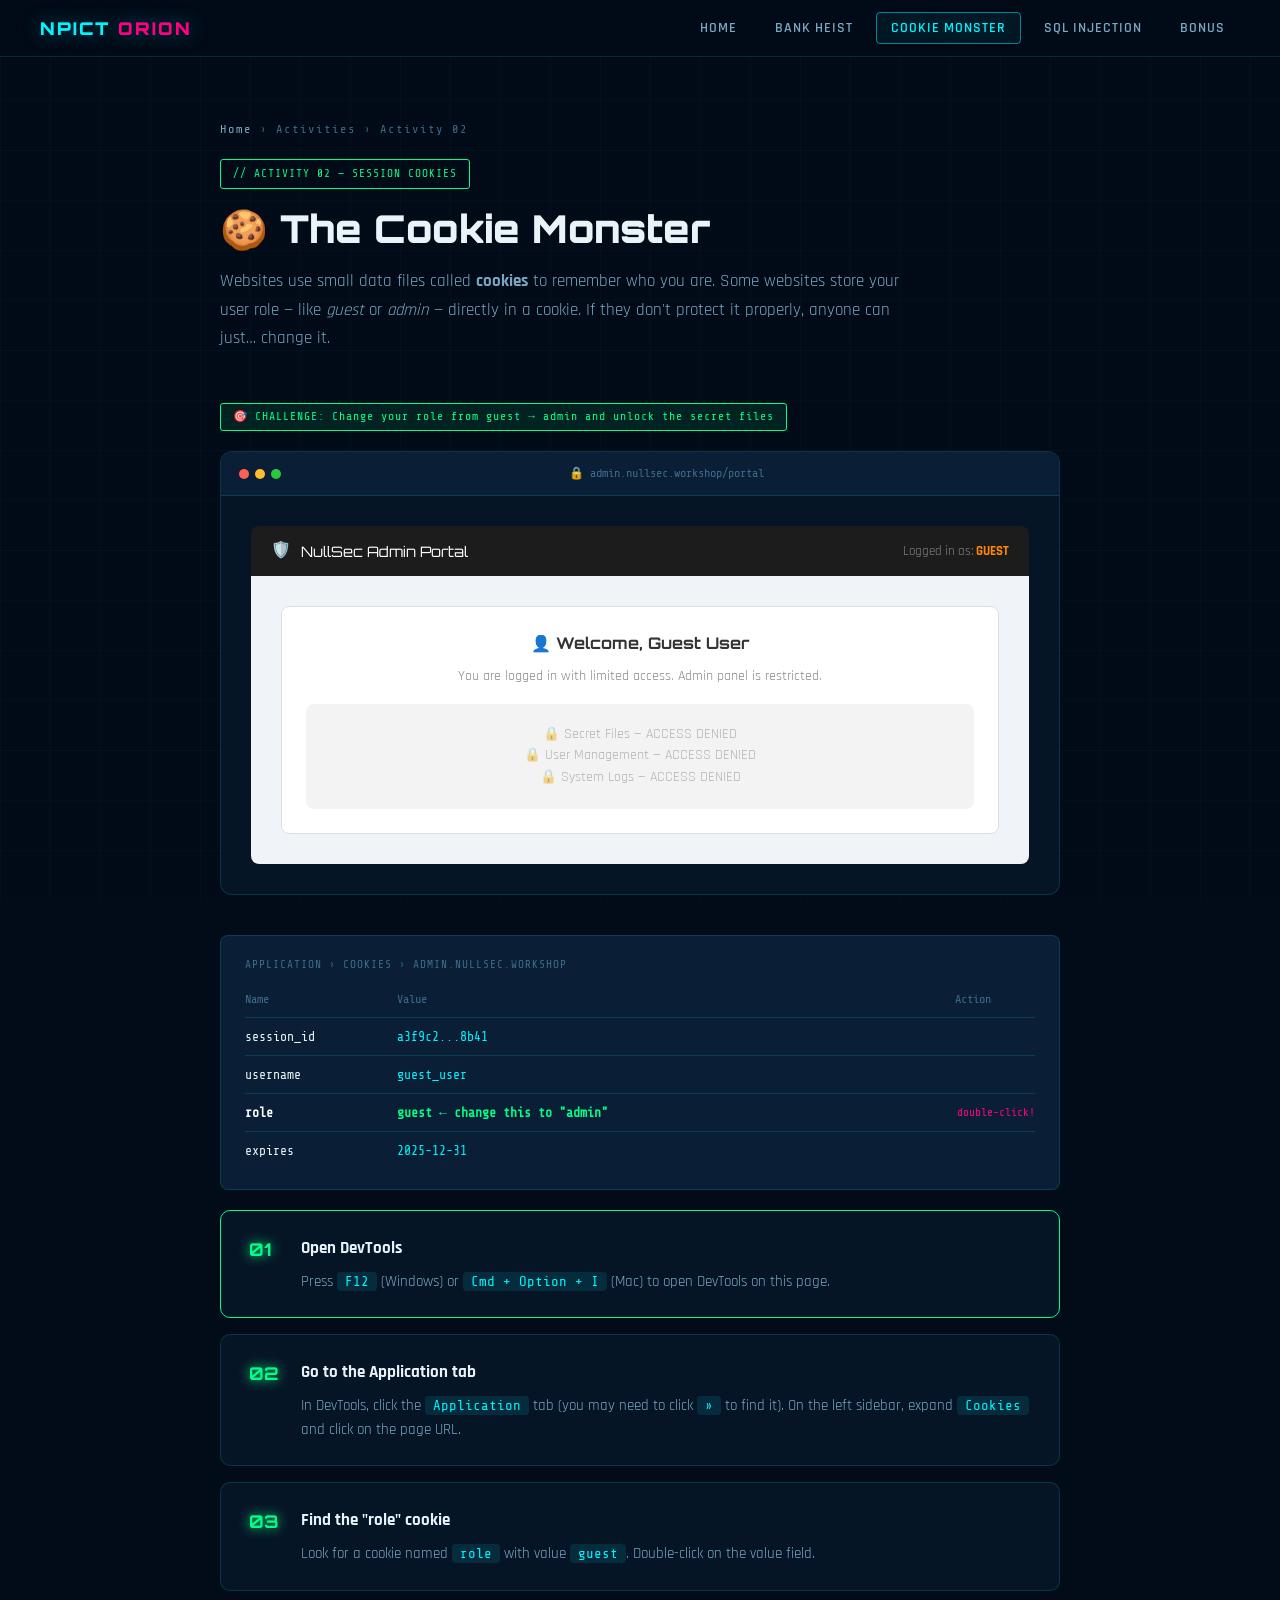
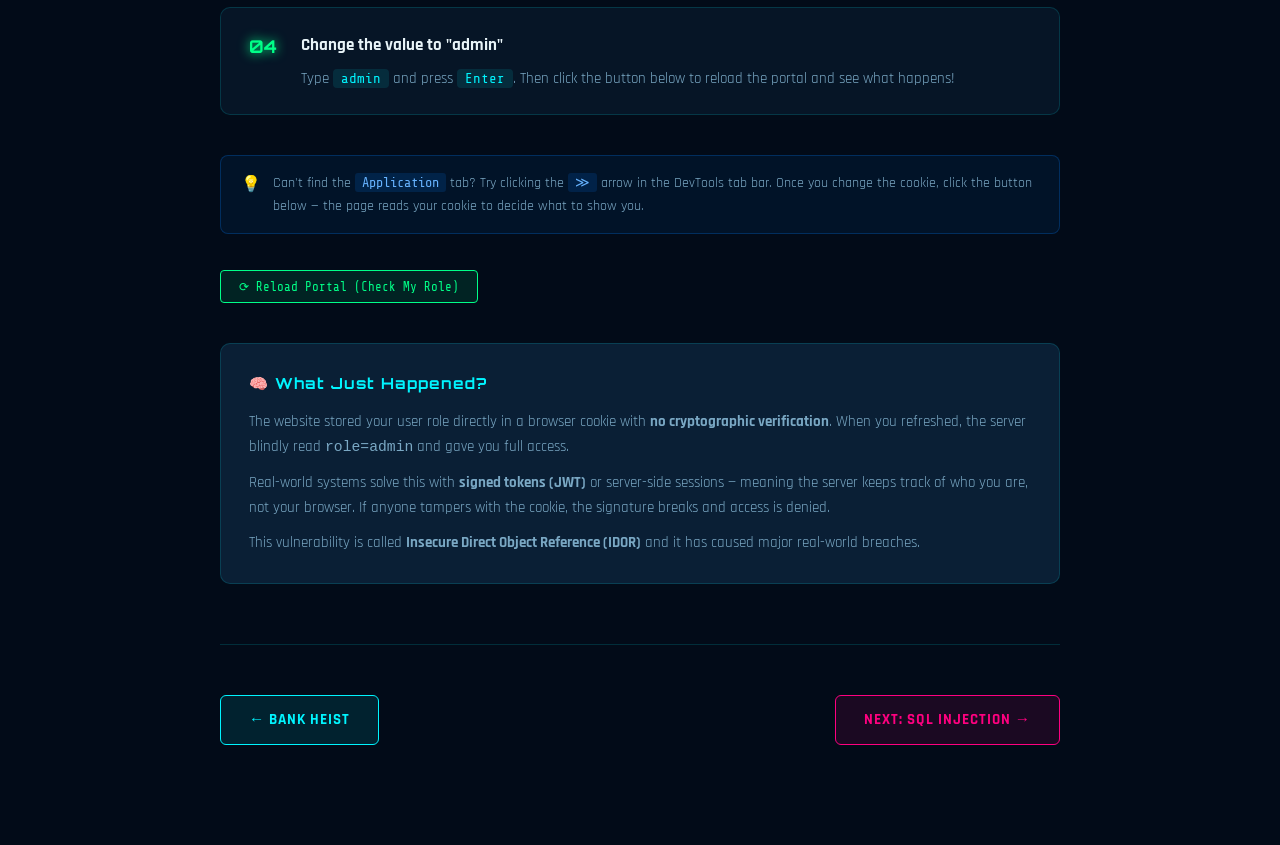
==== activity-b.html @ ce7532ae "Initial website upload" ====
<!DOCTYPE html>
<html lang="en">
<head>
  <meta charset="UTF-8" />
  <meta name="viewport" content="width=device-width, initial-scale=1.0" />
  <title>Activity 02 — The Cookie Monster | NullSec Workshop</title>
  <link rel="stylesheet" href="style.css" />
  <style>
    :root { --step-color: var(--neon-green); }

    .portal {
      border-radius: 8px;
      overflow: hidden;
      font-family: 'Rajdhani', sans-serif;
    }

    .portal-header {
      background: #1c1c1c;
      color: #fff;
      padding: 12px 20px;
      display: flex;
      align-items: center;
      gap: 10px;
    }

    .portal-logo {
      font-family: 'Orbitron', monospace;
      font-size: 0.9rem;
    }

    .portal-body {
      padding: 30px;
      min-height: 200px;
      transition: all 0.5s;
    }

    .portal-body.guest-mode {
      background: #f0f4f8;
      color: #333;
    }

    .portal-body.admin-mode {
      background: #0a1a0a;
      color: #00ff88;
    }

    .guest-banner {
      background: #fff;
      border: 1px solid #ddd;
      border-radius: 8px;
      padding: 24px;
      text-align: center;
    }

    .guest-banner h3 {
      font-family: 'Orbitron', monospace;
      font-size: 1rem;
      color: #333;
      margin-bottom: 8px;
    }

    .guest-banner p {
      color: #888;
      font-size: 0.9rem;
    }

    .locked-panel {
      margin-top: 16px;
      background: #e8e8e8;
      border-radius: 8px;
      padding: 20px;
      opacity: 0.5;
      font-size: 0.85rem;
      color: #666;
    }

    .admin-banner {
      display: none;
      animation: fadeUp 0.5s forwards;
    }

    .admin-banner.visible { display: block; }

    .admin-title {
      font-family: 'Orbitron', monospace;
      font-size: 1.2rem;
      color: #00ff88;
      margin-bottom: 16px;
      text-shadow: 0 0 15px #00ff88;
    }

    .secret-file {
      background: rgba(0, 255, 136, 0.07);
      border: 1px solid rgba(0, 255, 136, 0.3);
      border-radius: 6px;
      padding: 16px;
      font-family: 'Share Tech Mono', monospace;
      font-size: 0.8rem;
      color: #00cc66;
      line-height: 1.8;
      margin-bottom: 10px;
    }

    .secret-file .filename {
      color: #00ff88;
      font-weight: 700;
      margin-bottom: 6px;
    }

    .cookie-visual {
      background: var(--bg-panel);
      border: 1px solid var(--border);
      border-radius: 8px;
      padding: 20px 24px;
      font-family: 'Share Tech Mono', monospace;
      font-size: 0.82rem;
      margin: 20px 0;
    }

    .cookie-row {
      display: grid;
      grid-template-columns: 140px 1fr 80px;
      gap: 12px;
      padding: 8px 0;
      border-bottom: 1px solid var(--border);
      align-items: center;
    }

    .cookie-row:last-child { border-bottom: none; }

    .cookie-key { color: var(--text-dim); font-size: 0.75rem; }
    .cookie-val { color: var(--neon-cyan); }
    .cookie-highlight { color: var(--neon-green); font-weight: 700; }
    .cookie-edit { 
      color: var(--neon-pink); 
      font-size: 0.7rem;
      text-align: right;
    }

    .cookie-header {
      color: var(--text-dim);
      font-size: 0.7rem;
      letter-spacing: 1px;
      text-transform: uppercase;
      margin-bottom: 8px;
    }

    .challenge-badge {
      display: inline-block;
      background: rgba(0, 255, 136, 0.1);
      border: 1px solid var(--neon-green);
      color: var(--neon-green);
      font-family: 'Share Tech Mono', monospace;
      font-size: 0.72rem;
      padding: 4px 12px;
      border-radius: 3px;
      margin-bottom: 20px;
      letter-spacing: 1px;
    }

    .reload-btn {
      display: inline-flex;
      align-items: center;
      gap: 8px;
      padding: 8px 18px;
      background: rgba(0, 255, 136, 0.1);
      border: 1px solid var(--neon-green);
      border-radius: 4px;
      color: var(--neon-green);
      font-family: 'Share Tech Mono', monospace;
      font-size: 0.78rem;
      cursor: pointer;
      transition: all 0.2s;
      margin-top: 16px;
    }

    .reload-btn:hover {
      background: var(--neon-green);
      color: var(--bg-deep);
    }
  </style>
</head>
<body>

<nav>
  <a href="index.html" class="nav-logo">NPICT <span>ORION</span></a>
  <ul class="nav-links">
    <li><a href="index.html">Home</a></li>
    <li><a href="activity-a.html">Bank Heist</a></li>
    <li><a href="activity-b.html" class="active">Cookie Monster</a></li>
    <li><a href="activity-c.html">SQL Injection</a></li>
    <li><a href="activity-d.html">Bonus</a></li>
  </ul>
</nav>

<div class="page">
<div class="activity-page">

  <div class="activity-header">
    <div class="activity-breadcrumb">
      <a href="index.html">Home</a> › Activities › Activity 02
    </div>
    <div class="activity-tag" style="color: var(--neon-green); border-color: var(--neon-green);">// ACTIVITY 02 — SESSION COOKIES</div>
    <h1 class="activity-h1">🍪 The Cookie Monster</h1>
    <p class="activity-intro">
      Websites use small data files called <strong>cookies</strong> to remember who you are. Some websites store your user role — like <em>guest</em> or <em>admin</em> — directly in a cookie. If they don't protect it properly, anyone can just… change it.
    </p>
  </div>

  <div class="challenge-badge">🎯 CHALLENGE: Change your role from guest → admin and unlock the secret files</div>

  <!-- FAKE PORTAL -->
  <div class="demo-container">
    <div class="demo-bar">
      <div class="demo-dots"><span></span><span></span><span></span></div>
      <div class="demo-url">🔒 admin.nullsec.workshop/portal</div>
    </div>
    <div class="demo-body">
      <div class="portal">
        <div class="portal-header">
          <span>🛡️</span>
          <span class="portal-logo">NullSec Admin Portal</span>
          <span style="margin-left: auto; font-size: 0.8rem; color: #888;" id="roleLabel">Logged in as: <strong style="color: #ff8800;">GUEST</strong></span>
        </div>

        <div class="portal-body guest-mode" id="portalBody">
          <div class="guest-banner" id="guestView">
            <h3>👤 Welcome, Guest User</h3>
            <p>You are logged in with limited access. Admin panel is restricted.</p>
            <div class="locked-panel">
              🔒 Secret Files — ACCESS DENIED<br>
              🔒 User Management — ACCESS DENIED<br>
              🔒 System Logs — ACCESS DENIED
            </div>
          </div>
          <div class="admin-banner" id="adminView">
            <div class="admin-title">⚡ ROOT ACCESS GRANTED</div>
            <div class="secret-file">
              <div class="filename">📄 /etc/passwd_dump.txt</div>
              root:$2b$12$abc123xyz...<br>
              admin:$2b$12$def456uvw...<br>
              user01:$2b$12$ghi789rst...
            </div>
            <div class="secret-file">
              <div class="filename">📄 /var/logs/access.log</div>
              [2025-01-15] 192.168.1.44 — Login success: admin<br>
              [2025-01-15] 10.0.0.8 — Failed attempt: root<br>
              [2025-01-15] 172.16.0.2 — Exfil attempt blocked
            </div>
            <div class="secret-file">
              <div class="filename">🔑 api_keys.env</div>
              AWS_SECRET=AKIAIOSFODNN7EXAMPLE<br>
              DB_PASSWORD=s3cr3t_db_p@ss<br>
              JWT_SECRET=nullsec_w0rksh0p_2025
            </div>
          </div>
        </div>
      </div>
    </div>
  </div>

  <!-- WHAT THE COOKIE LOOKS LIKE -->
  <div class="cookie-visual">
    <div class="cookie-header">Application › Cookies › admin.nullsec.workshop</div>
    <div class="cookie-row">
      <span class="cookie-key">Name</span>
      <span class="cookie-key">Value</span>
      <span class="cookie-key">Action</span>
    </div>
    <div class="cookie-row">
      <span>session_id</span>
      <span class="cookie-val">a3f9c2...8b41</span>
      <span></span>
    </div>
    <div class="cookie-row">
      <span>username</span>
      <span class="cookie-val">guest_user</span>
      <span></span>
    </div>
    <div class="cookie-row">
      <span style="color: #fff; font-weight: 700;">role</span>
      <span class="cookie-highlight">guest ← change this to "admin"</span>
      <span class="cookie-edit">double-click!</span>
    </div>
    <div class="cookie-row">
      <span>expires</span>
      <span class="cookie-val">2025-12-31</span>
      <span></span>
    </div>
  </div>

  <!-- STEPS -->
  <div class="steps">
    <div class="step active-step">
      <div class="step-num">01</div>
      <div class="step-body">
        <div class="step-title">Open DevTools</div>
        <div class="step-desc">
          Press <code>F12</code> (Windows) or <code>Cmd + Option + I</code> (Mac) to open DevTools on this page.
        </div>
      </div>
    </div>

    <div class="step">
      <div class="step-num">02</div>
      <div class="step-body">
        <div class="step-title">Go to the Application tab</div>
        <div class="step-desc">
          In DevTools, click the <code>Application</code> tab (you may need to click <code>»</code> to find it). On the left sidebar, expand <code>Cookies</code> and click on the page URL.
        </div>
      </div>
    </div>

    <div class="step">
      <div class="step-num">03</div>
      <div class="step-body">
        <div class="step-title">Find the "role" cookie</div>
        <div class="step-desc">
          Look for a cookie named <code>role</code> with value <code>guest</code>. Double-click on the value field.
        </div>
      </div>
    </div>

    <div class="step">
      <div class="step-num">04</div>
      <div class="step-body">
        <div class="step-title">Change the value to "admin"</div>
        <div class="step-desc">
          Type <code>admin</code> and press <code>Enter</code>. Then click the button below to reload the portal and see what happens!
        </div>
      </div>
    </div>
  </div>

  <div class="hint">
    <div class="hint-icon">💡</div>
    <div class="hint-text">
      Can't find the <code>Application</code> tab? Try clicking the <code>≫</code> arrow in the DevTools tab bar. 
      Once you change the cookie, click the button below — the page reads your cookie to decide what to show you.
    </div>
  </div>

  <button class="reload-btn" onclick="checkCookie()">⟳ Reload Portal (Check My Role)</button>

  <!-- EXPLAINER -->
  <div class="explainer">
    <h3>🧠 What Just Happened?</h3>
    <p>
      The website stored your user role directly in a browser cookie with <strong>no cryptographic verification</strong>. When you refreshed, the server blindly read <code>role=admin</code> and gave you full access.
    </p>
    <p>
      Real-world systems solve this with <strong>signed tokens (JWT)</strong> or server-side sessions — meaning the server keeps track of who you are, not your browser. If anyone tampers with the cookie, the signature breaks and access is denied.
    </p>
    <p>
      This vulnerability is called <strong>Insecure Direct Object Reference (IDOR)</strong> and it has caused major real-world breaches.
    </p>
  </div>

  <div class="activity-nav">
    <a href="activity-a.html" class="btn btn-cyan">← Bank Heist</a>
    <a href="activity-c.html" class="btn btn-pink">Next: SQL Injection →</a>
  </div>

</div>
</div>

<script>
  // Set initial cookie
  document.cookie = "role=guest; path=/";

  function checkCookie() {
    const cookies = document.cookie.split(';').reduce((acc, c) => {
      const [k, v] = c.trim().split('=');
      acc[k] = v;
      return acc;
    }, {});

    const role = cookies['role'] || 'guest';

    if (role === 'admin') {
      document.getElementById('portalBody').classList.remove('guest-mode');
      document.getElementById('portalBody').classList.add('admin-mode');
      document.getElementById('guestView').style.display = 'none';
      document.getElementById('adminView').classList.add('visible');
      document.getElementById('roleLabel').innerHTML = 'Logged in as: <strong style="color: #00ff88;">ADMIN ⚡</strong>';
    } else {
      document.getElementById('portalBody').classList.add('guest-mode');
      document.getElementById('portalBody').classList.remove('admin-mode');
      document.getElementById('guestView').style.display = 'block';
      document.getElementById('adminView').classList.remove('visible');
      document.getElementById('roleLabel').innerHTML = 'Logged in as: <strong style="color: #ff8800;">GUEST</strong>';
    }
  }
</script>

</body>
</html>
---- style.css ----
@import url('https://fonts.googleapis.com/css2?family=Share+Tech+Mono&family=Rajdhani:wght@400;500;600;700&family=Orbitron:wght@400;700;900&display=swap');

:root {
  --bg-deep: #020b18;
  --bg-card: #061526;
  --bg-panel: #0a1f35;
  --navy: #0d2a4a;
  --navy-light: #0f3460;
  --neon-cyan: #00f5ff;
  --neon-blue: #0080ff;
  --neon-green: #00ff88;
  --neon-pink: #ff0080;
  --neon-yellow: #ffee00;
  --text-primary: #e8f4f8;
  --text-secondary: #7aa8c4;
  --text-dim: #3d6b8a;
  --border: rgba(0, 245, 255, 0.15);
  --border-bright: rgba(0, 245, 255, 0.5);
  --glow-cyan: 0 0 20px rgba(0, 245, 255, 0.4);
  --glow-green: 0 0 20px rgba(0, 255, 136, 0.4);
  --glow-pink: 0 0 20px rgba(255, 0, 128, 0.4);
}

*, *::before, *::after { box-sizing: border-box; margin: 0; padding: 0; }

html { scroll-behavior: smooth; }

body {
  background: var(--bg-deep);
  color: var(--text-primary);
  font-family: 'Rajdhani', sans-serif;
  font-size: 16px;
  line-height: 1.6;
  min-height: 100vh;
  overflow-x: hidden;
}

/* Grid background */
body::before {
  content: '';
  position: fixed;
  inset: 0;
  background-image:
    linear-gradient(rgba(0, 245, 255, 0.03) 1px, transparent 1px),
    linear-gradient(90deg, rgba(0, 245, 255, 0.03) 1px, transparent 1px);
  background-size: 50px 50px;
  pointer-events: none;
  z-index: 0;
}

/* Scanline effect */
body::after {
  content: '';
  position: fixed;
  inset: 0;
  background: repeating-linear-gradient(
    0deg,
    transparent,
    transparent 2px,
    rgba(0, 0, 0, 0.08) 2px,
    rgba(0, 0, 0, 0.08) 4px
  );
  pointer-events: none;
  z-index: 0;
}

/* NAV */
nav {
  position: fixed;
  top: 0; left: 0; right: 0;
  z-index: 100;
  display: flex;
  align-items: center;
  justify-content: space-between;
  padding: 14px 40px;
  background: rgba(2, 11, 24, 0.9);
  backdrop-filter: blur(12px);
  border-bottom: 1px solid var(--border);
}

.nav-logo {
  font-family: 'Orbitron', monospace;
  font-weight: 900;
  font-size: 1.1rem;
  color: var(--neon-cyan);
  text-decoration: none;
  letter-spacing: 2px;
  text-shadow: var(--glow-cyan);
}

.nav-logo span { color: var(--neon-pink); }

.nav-links {
  display: flex;
  gap: 8px;
  list-style: none;
}

.nav-links a {
  color: var(--text-secondary);
  text-decoration: none;
  font-size: 0.85rem;
  font-weight: 600;
  letter-spacing: 1px;
  padding: 6px 14px;
  border: 1px solid transparent;
  border-radius: 4px;
  transition: all 0.2s;
  text-transform: uppercase;
}

.nav-links a:hover,
.nav-links a.active {
  color: var(--neon-cyan);
  border-color: var(--border-bright);
  background: rgba(0, 245, 255, 0.05);
  text-shadow: var(--glow-cyan);
}

/* MAIN WRAPPER */
.page {
  position: relative;
  z-index: 1;
  padding-top: 70px;
}

/* HERO */
.hero {
  position: relative;
  display: flex;
  flex-direction: column;
  align-items: center;
  justify-content: center;
  min-height: calc(100vh - 70px);
  text-align: center;
  padding: 40px 20px;
}

.hero-eyebrow {
  font-family: 'Share Tech Mono', monospace;
  font-size: 0.8rem;
  color: var(--neon-cyan);
  letter-spacing: 4px;
  text-transform: uppercase;
  margin-bottom: 20px;
  opacity: 0;
  animation: fadeUp 0.6s 0.2s forwards;
}

.hero h1 {
  font-family: 'Orbitron', monospace;
  font-size: clamp(2.5rem, 7vw, 5rem);
  font-weight: 900;
  line-height: 1.1;
  margin-bottom: 10px;
  opacity: 0;
  animation: fadeUp 0.6s 0.4s forwards;
}

.hero h1 .line1 { color: var(--text-primary); }
.hero h1 .line2 {
  color: var(--neon-cyan);
  text-shadow: var(--glow-cyan);
}

.hero-sub {
  font-size: 1.15rem;
  color: var(--text-secondary);
  max-width: 520px;
  margin: 20px auto 0;
  opacity: 0;
  animation: fadeUp 0.6s 0.6s forwards;
}

.hero-badges {
  display: flex;
  gap: 12px;
  flex-wrap: wrap;
  justify-content: center;
  margin-top: 30px;
  opacity: 0;
  animation: fadeUp 0.6s 0.8s forwards;
}

.badge {
  font-family: 'Share Tech Mono', monospace;
  font-size: 0.75rem;
  padding: 6px 14px;
  border-radius: 4px;
  border: 1px solid;
  letter-spacing: 1px;
}

.badge-cyan { color: var(--neon-cyan); border-color: var(--neon-cyan); background: rgba(0,245,255,0.05); }
.badge-green { color: var(--neon-green); border-color: var(--neon-green); background: rgba(0,255,136,0.05); }
.badge-pink { color: var(--neon-pink); border-color: var(--neon-pink); background: rgba(255,0,128,0.05); }

/* ACTIVITY CARDS */
.activities-section {
  padding: 80px 40px;
  max-width: 1100px;
  margin: 0 auto;
}

.section-title {
  font-family: 'Orbitron', monospace;
  font-size: 1rem;
  color: var(--neon-cyan);
  letter-spacing: 4px;
  text-transform: uppercase;
  margin-bottom: 8px;
}

.section-heading {
  font-family: 'Orbitron', monospace;
  font-size: 1.8rem;
  font-weight: 700;
  color: var(--text-primary);
  margin-bottom: 50px;
}

.cards-grid {
  display: grid;
  grid-template-columns: repeat(auto-fit, minmax(240px, 1fr));
  gap: 20px;
}

.card {
  background: var(--bg-card);
  border: 1px solid var(--border);
  border-radius: 12px;
  padding: 28px 24px;
  text-decoration: none;
  color: inherit;
  display: flex;
  flex-direction: column;
  gap: 14px;
  transition: all 0.3s;
  position: relative;
  overflow: hidden;
}

.card::before {
  content: '';
  position: absolute;
  top: 0; left: 0; right: 0;
  height: 2px;
  background: var(--card-accent, var(--neon-cyan));
  box-shadow: 0 0 15px var(--card-accent, var(--neon-cyan));
}

.card:hover {
  border-color: var(--card-accent, var(--neon-cyan));
  transform: translateY(-4px);
  box-shadow: 0 8px 30px rgba(0,0,0,0.4);
  background: var(--bg-panel);
}

.card--cyan { --card-accent: var(--neon-cyan); }
.card--green { --card-accent: var(--neon-green); }
.card--pink { --card-accent: var(--neon-pink); }
.card--yellow { --card-accent: var(--neon-yellow); }

.card-number {
  font-family: 'Share Tech Mono', monospace;
  font-size: 0.7rem;
  color: var(--card-accent, var(--neon-cyan));
  letter-spacing: 2px;
  text-transform: uppercase;
}

.card-icon {
  font-size: 2rem;
  line-height: 1;
}

.card-title {
  font-family: 'Orbitron', monospace;
  font-size: 1rem;
  font-weight: 700;
  color: var(--text-primary);
  line-height: 1.3;
}

.card-desc {
  font-size: 0.9rem;
  color: var(--text-secondary);
  line-height: 1.5;
  flex: 1;
}

.card-tag {
  font-family: 'Share Tech Mono', monospace;
  font-size: 0.7rem;
  color: var(--card-accent, var(--neon-cyan));
  padding: 4px 10px;
  border: 1px solid var(--card-accent, var(--neon-cyan));
  border-radius: 3px;
  align-self: flex-start;
  opacity: 0.8;
}

.card-arrow {
  color: var(--card-accent, var(--neon-cyan));
  font-size: 1.2rem;
  transition: transform 0.2s;
}

.card:hover .card-arrow { transform: translateX(5px); }

/* DISCLAIMER BANNER */
.disclaimer {
  margin: 0 40px 60px;
  max-width: 1320px;
  margin-left: auto;
  margin-right: auto;
  background: rgba(255, 0, 128, 0.05);
  border: 1px solid rgba(255, 0, 128, 0.3);
  border-radius: 8px;
  padding: 28px 36px;
  display: flex;
  align-items: flex-start;
  gap: 18px;
}

.disclaimer-icon {
  font-size: 1.8rem;
  line-height: 1;
  margin-top: 2px;
}

.disclaimer p {
  font-family: 'Share Tech Mono', monospace;
  font-size: 1.1rem;
  color: rgba(255, 0, 128, 0.9);
  line-height: 1.9;
}

/* =========================================
   ACTIVITY PAGE STYLES
   ========================================= */
.activity-page {
  max-width: 900px;
  margin: 0 auto;
  padding: 50px 30px 100px;
}

.activity-header {
  margin-bottom: 50px;
}

.activity-breadcrumb {
  font-family: 'Share Tech Mono', monospace;
  font-size: 0.75rem;
  color: var(--text-dim);
  letter-spacing: 2px;
  margin-bottom: 20px;
}

.activity-breadcrumb a {
  color: var(--text-secondary);
  text-decoration: none;
}

.activity-breadcrumb a:hover { color: var(--neon-cyan); }

.activity-tag {
  font-family: 'Share Tech Mono', monospace;
  font-size: 0.7rem;
  padding: 5px 12px;
  border-radius: 3px;
  border: 1px solid;
  display: inline-block;
  margin-bottom: 16px;
  letter-spacing: 1px;
}

.activity-h1 {
  font-family: 'Orbitron', monospace;
  font-size: clamp(1.6rem, 4vw, 2.4rem);
  font-weight: 900;
  line-height: 1.2;
  margin-bottom: 16px;
}

.activity-intro {
  font-size: 1.05rem;
  color: var(--text-secondary);
  line-height: 1.7;
  max-width: 680px;
}

/* Steps */
.steps { display: flex; flex-direction: column; gap: 16px; margin-bottom: 40px; }

.step {
  background: var(--bg-card);
  border: 1px solid var(--border);
  border-radius: 10px;
  padding: 24px 28px;
  display: flex;
  gap: 20px;
  align-items: flex-start;
  transition: border-color 0.2s;
}

.step.active-step { border-color: var(--step-color, var(--neon-cyan)); }

.step-num {
  font-family: 'Orbitron', monospace;
  font-weight: 700;
  font-size: 1.1rem;
  color: var(--step-color, var(--neon-cyan));
  min-width: 32px;
  text-shadow: 0 0 12px var(--step-color, var(--neon-cyan));
}

.step-body { flex: 1; }

.step-title {
  font-family: 'Rajdhani', sans-serif;
  font-weight: 700;
  font-size: 1.05rem;
  color: var(--text-primary);
  margin-bottom: 8px;
}

.step-desc {
  font-size: 0.92rem;
  color: var(--text-secondary);
  line-height: 1.6;
}

.step-desc code {
  font-family: 'Share Tech Mono', monospace;
  background: rgba(0,245,255,0.1);
  color: var(--neon-cyan);
  padding: 2px 8px;
  border-radius: 4px;
  font-size: 0.88rem;
}

/* Demo Container */
.demo-container {
  background: var(--bg-card);
  border: 1px solid var(--border);
  border-radius: 12px;
  overflow: hidden;
  margin-bottom: 40px;
}

.demo-bar {
  background: var(--bg-panel);
  padding: 12px 18px;
  display: flex;
  align-items: center;
  gap: 10px;
  border-bottom: 1px solid var(--border);
}

.demo-dots { display: flex; gap: 6px; }
.demo-dots span {
  width: 10px; height: 10px;
  border-radius: 50%;
  background: #333;
}
.demo-dots span:nth-child(1) { background: #ff5f57; }
.demo-dots span:nth-child(2) { background: #ffbd2e; }
.demo-dots span:nth-child(3) { background: #28c840; }

.demo-url {
  font-family: 'Share Tech Mono', monospace;
  font-size: 0.75rem;
  color: var(--text-dim);
  flex: 1;
  text-align: center;
}

.demo-body { padding: 30px; }

/* Terminal block */
.terminal {
  background: #010a12;
  border: 1px solid rgba(0, 245, 255, 0.2);
  border-radius: 8px;
  padding: 20px 24px;
  font-family: 'Share Tech Mono', monospace;
  font-size: 0.85rem;
  color: var(--neon-green);
  line-height: 1.8;
  margin: 16px 0;
}

.terminal .prompt { color: var(--neon-cyan); }
.terminal .comment { color: var(--text-dim); }

/* Buttons */
.btn {
  display: inline-flex;
  align-items: center;
  gap: 8px;
  padding: 12px 28px;
  border-radius: 6px;
  font-family: 'Rajdhani', sans-serif;
  font-weight: 700;
  font-size: 0.95rem;
  letter-spacing: 1px;
  text-transform: uppercase;
  cursor: pointer;
  border: 1px solid;
  transition: all 0.2s;
  text-decoration: none;
}

.btn-cyan {
  background: rgba(0, 245, 255, 0.1);
  color: var(--neon-cyan);
  border-color: var(--neon-cyan);
}

.btn-cyan:hover {
  background: var(--neon-cyan);
  color: var(--bg-deep);
  box-shadow: var(--glow-cyan);
}

.btn-green {
  background: rgba(0, 255, 136, 0.1);
  color: var(--neon-green);
  border-color: var(--neon-green);
}

.btn-green:hover {
  background: var(--neon-green);
  color: var(--bg-deep);
  box-shadow: var(--glow-green);
}

.btn-pink {
  background: rgba(255, 0, 128, 0.1);
  color: var(--neon-pink);
  border-color: var(--neon-pink);
}

.btn-pink:hover {
  background: var(--neon-pink);
  color: #fff;
  box-shadow: var(--glow-pink);
}

.btn-sm { padding: 8px 18px; font-size: 0.82rem; }

/* Result box */
.result-box {
  border-radius: 8px;
  padding: 20px 24px;
  font-family: 'Share Tech Mono', monospace;
  font-size: 0.88rem;
  line-height: 1.7;
  display: none;
  animation: fadeUp 0.4s forwards;
}

.result-box.success {
  background: rgba(0, 255, 136, 0.07);
  border: 1px solid rgba(0, 255, 136, 0.4);
  color: var(--neon-green);
  display: block;
}

.result-box.error {
  background: rgba(255, 0, 128, 0.07);
  border: 1px solid rgba(255, 0, 128, 0.4);
  color: var(--neon-pink);
  display: block;
}

/* Input */
.input-field {
  width: 100%;
  padding: 12px 16px;
  background: var(--bg-deep);
  border: 1px solid var(--border);
  border-radius: 6px;
  color: var(--text-primary);
  font-family: 'Share Tech Mono', monospace;
  font-size: 0.9rem;
  outline: none;
  transition: border-color 0.2s;
}

.input-field:focus {
  border-color: var(--neon-cyan);
  box-shadow: 0 0 0 3px rgba(0, 245, 255, 0.08);
}

label {
  display: block;
  font-family: 'Share Tech Mono', monospace;
  font-size: 0.75rem;
  color: var(--text-dim);
  letter-spacing: 2px;
  margin-bottom: 8px;
  text-transform: uppercase;
}

.form-group { margin-bottom: 16px; }

/* Hint box */
.hint {
  background: rgba(0, 128, 255, 0.07);
  border: 1px solid rgba(0, 128, 255, 0.25);
  border-radius: 8px;
  padding: 16px 20px;
  margin: 20px 0;
  display: flex;
  gap: 12px;
  align-items: flex-start;
}

.hint-icon { font-size: 1rem; }
.hint-text {
  font-size: 0.88rem;
  color: var(--text-secondary);
  line-height: 1.6;
}

.hint-text code {
  font-family: 'Share Tech Mono', monospace;
  background: rgba(0,128,255,0.15);
  color: #66b3ff;
  padding: 2px 7px;
  border-radius: 3px;
  font-size: 0.85rem;
}

/* Explainer */
.explainer {
  background: var(--bg-panel);
  border: 1px solid var(--border);
  border-radius: 10px;
  padding: 28px;
  margin-top: 40px;
}

.explainer h3 {
  font-family: 'Orbitron', monospace;
  font-size: 0.95rem;
  color: var(--neon-cyan);
  margin-bottom: 12px;
  letter-spacing: 1px;
}

.explainer p {
  font-size: 0.92rem;
  color: var(--text-secondary);
  line-height: 1.7;
  margin-bottom: 10px;
}

.explainer p:last-child { margin-bottom: 0; }

.concept-summary {
  margin-top: 18px;
  padding: 16px 18px;
  background: rgba(0, 128, 255, 0.06);
  border: 1px solid rgba(0, 128, 255, 0.25);
  border-radius: 8px;
}

.concept-summary p {
  margin: 0;
}

.concept-grid {
  display: grid;
  grid-template-columns: repeat(auto-fit, minmax(220px, 1fr));
  gap: 16px;
  margin-top: 22px;
}

.concept-card {
  background: rgba(0, 245, 255, 0.04);
  border: 1px solid var(--border);
  border-radius: 10px;
  padding: 18px 20px;
}

.concept-card h4 {
  font-family: 'Orbitron', monospace;
  font-size: 0.85rem;
  color: var(--neon-cyan);
  margin-bottom: 10px;
  letter-spacing: 1px;
}

.concept-card p {
  margin: 0;
  font-size: 0.88rem;
  color: var(--text-secondary);
  line-height: 1.7;
}

.concept-card code {
  font-family: 'Share Tech Mono', monospace;
  background: rgba(0,245,255,0.1);
  color: var(--neon-cyan);
  padding: 2px 7px;
  border-radius: 4px;
  font-size: 0.84rem;
}

/* Nav bottom */
.activity-nav {
  display: flex;
  justify-content: space-between;
  align-items: center;
  padding-top: 50px;
  border-top: 1px solid var(--border);
  margin-top: 60px;
  gap: 16px;
  flex-wrap: wrap;
}

/* KEYFRAMES */
@keyframes fadeUp {
  from { opacity: 0; transform: translateY(20px); }
  to { opacity: 1; transform: translateY(0); }
}

@keyframes blink {
  0%, 100% { opacity: 1; }
  50% { opacity: 0; }
}

.cursor {
  display: inline-block;
  width: 2px;
  height: 1em;
  background: var(--neon-cyan);
  margin-left: 2px;
  animation: blink 1s infinite;
  vertical-align: text-bottom;
}

/* Progress bar */
.progress-bar {
  position: fixed;
  top: 70px; left: 0;
  height: 2px;
  background: linear-gradient(90deg, var(--neon-cyan), var(--neon-blue));
  box-shadow: 0 0 8px var(--neon-cyan);
  z-index: 99;
  transition: width 0.3s;
}

/* Scrollbar */
::-webkit-scrollbar { width: 6px; }
::-webkit-scrollbar-track { background: var(--bg-deep); }
::-webkit-scrollbar-thumb { background: var(--navy-light); border-radius: 3px; }

/* Responsive */
@media (max-width: 600px) {
  nav { padding: 12px 20px; }
  .nav-links { display: none; }
  .activities-section { padding: 40px 20px; }
  .activity-page { padding: 30px 16px 80px; }
}
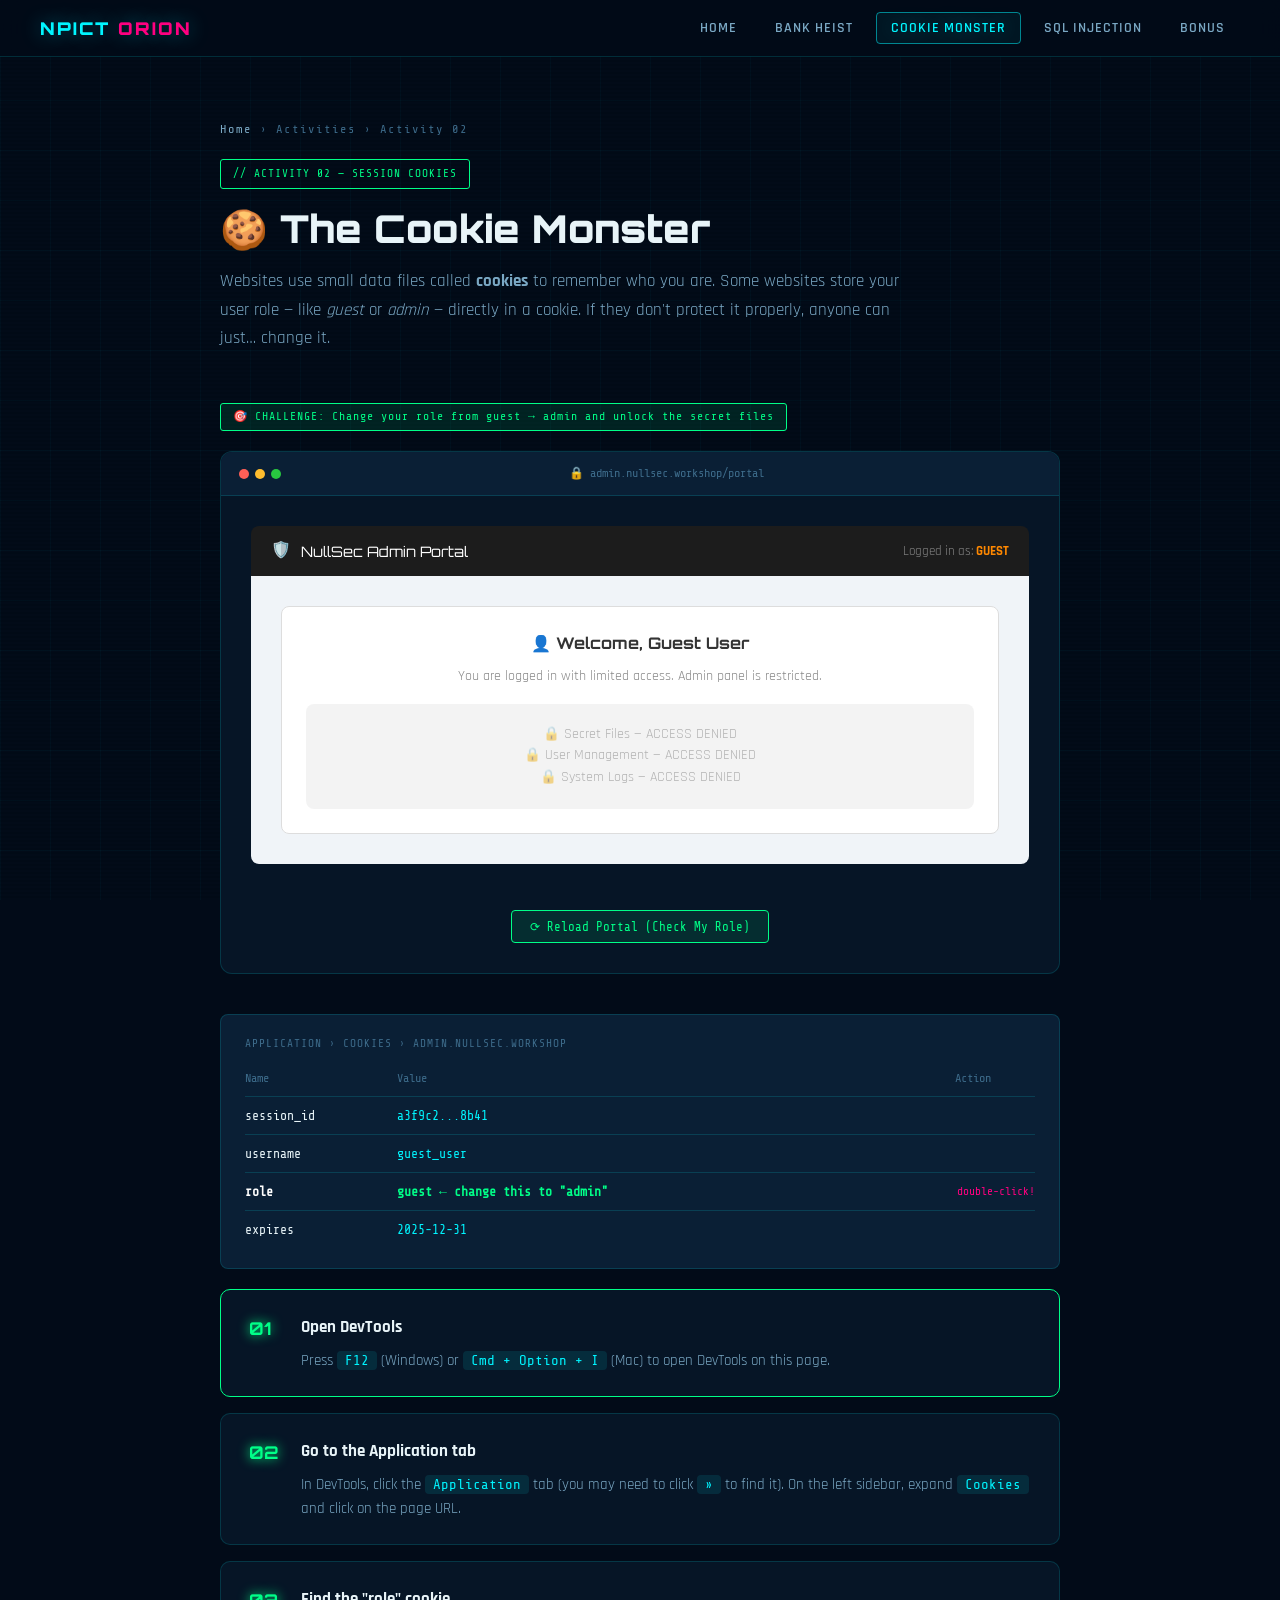
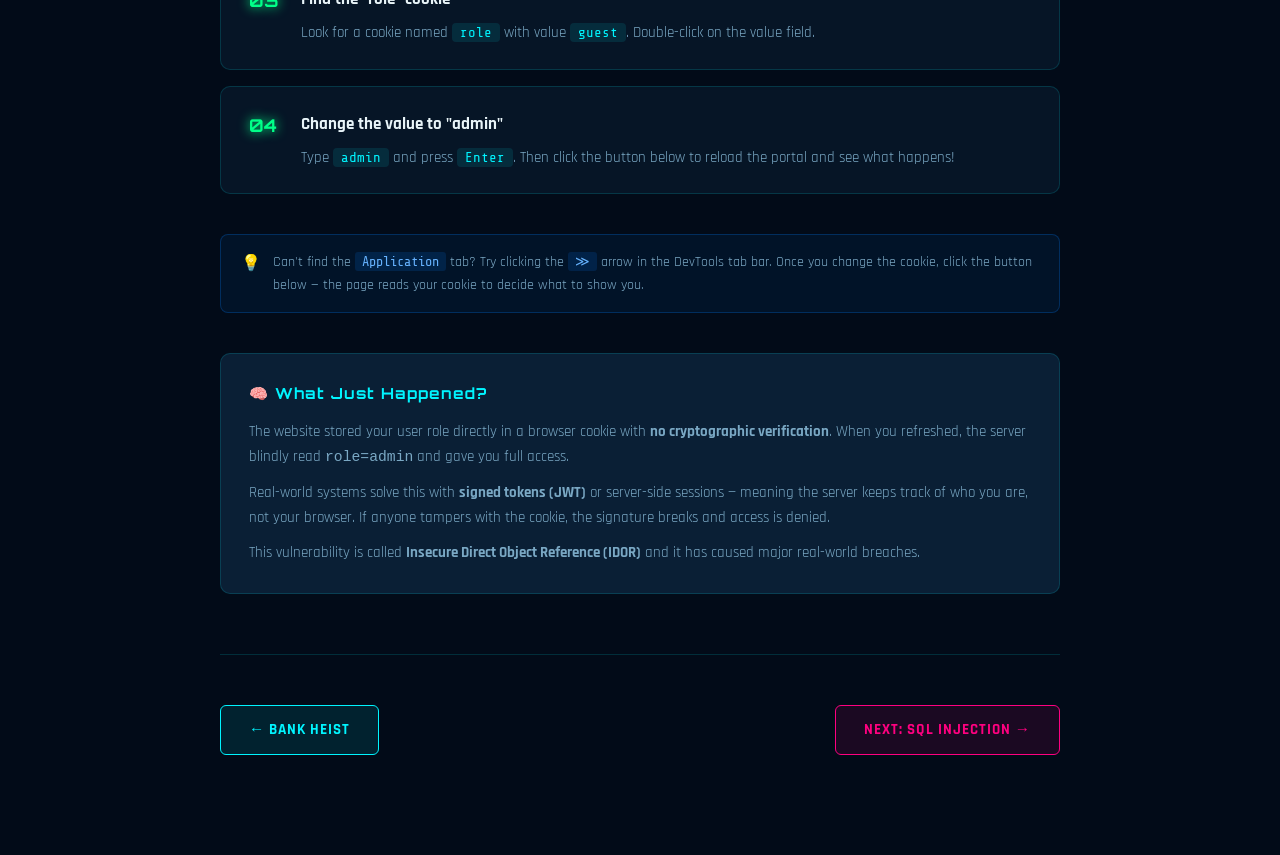
==== commit 1c863792: "change button placement & osint eg" ====
--- a/activity-b.html
+++ b/activity-b.html
@@ -177,6 +177,12 @@
     .reload-btn:hover {
       background: var(--neon-green);
       color: var(--bg-deep);
+    }
+
+    .portal-reload {
+      display: flex;
+      justify-content: center;
+      padding: 0 30px 30px;
     }
   </style>
 </head>
@@ -257,6 +263,9 @@
         </div>
       </div>
     </div>
+    <div class="portal-reload">
+      <button class="reload-btn" onclick="checkCookie()">⟳ Reload Portal (Check My Role)</button>
+    </div>
   </div>
 
   <!-- WHAT THE COOKIE LOOKS LIKE -->
@@ -339,8 +348,6 @@
       Once you change the cookie, click the button below — the page reads your cookie to decide what to show you.
     </div>
   </div>
-
-  <button class="reload-btn" onclick="checkCookie()">⟳ Reload Portal (Check My Role)</button>
 
   <!-- EXPLAINER -->
   <div class="explainer">
